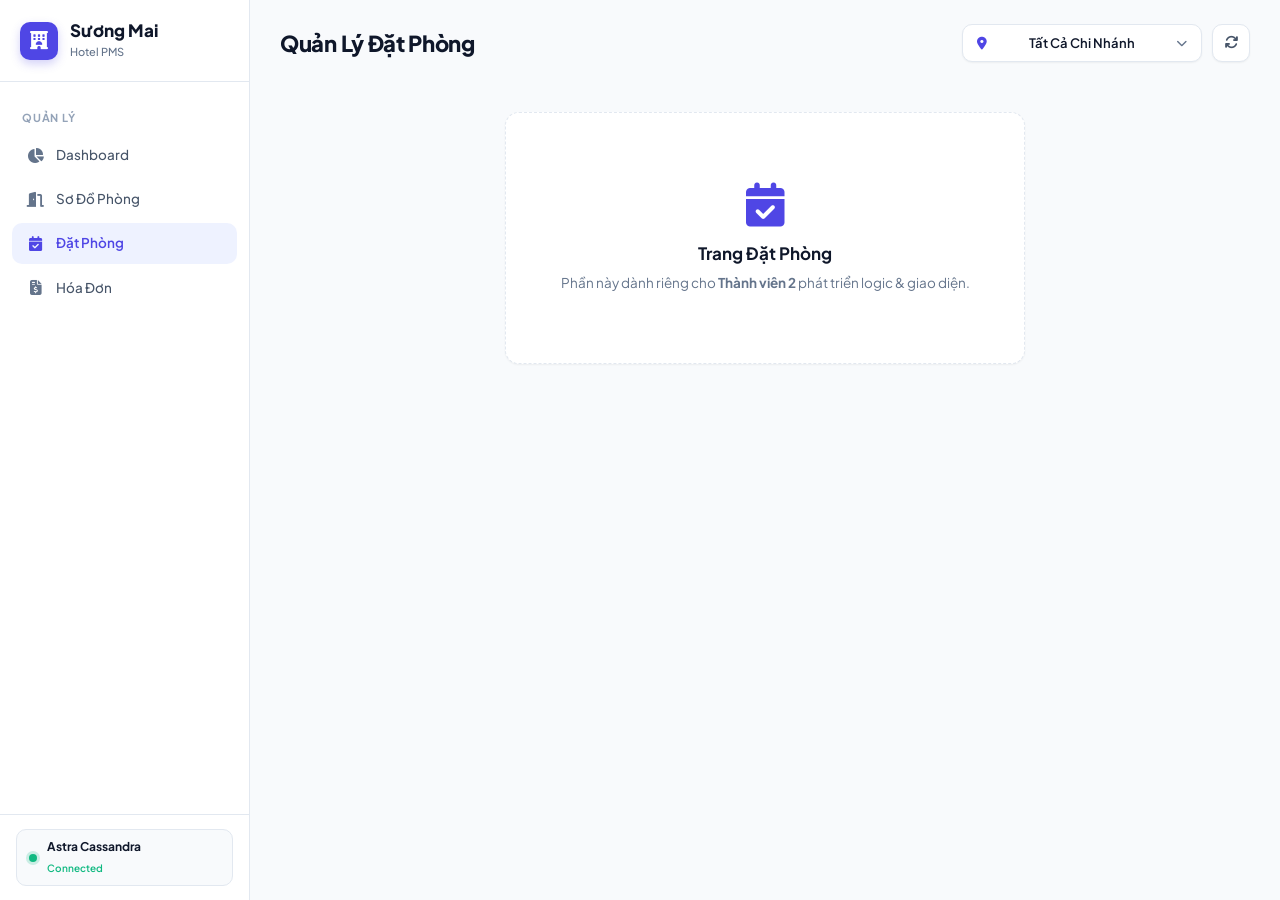
==== src/main/resources/static/bookings.html @ 539b5b05 "feat: Initial commit - Hotel Management System" ====
<!DOCTYPE html>
<html lang="vi">
<head>
    <meta charset="UTF-8">
    <meta name="viewport" content="width=device-width, initial-scale=1.0">
    <title>Sương Mai Hotel | Quản Lý Đặt Phòng</title>
    
    <!-- Google Fonts -->
    <link rel="preconnect" href="https://fonts.googleapis.com">
    <link rel="preconnect" href="https://fonts.gstatic.com" crossorigin>
    <link href="https://fonts.googleapis.com/css2?family=Plus+Jakarta+Sans:wght@400;500;600;700;800&display=swap" rel="stylesheet">
    
    <!-- FontAwesome 6 -->
    <link rel="stylesheet" href="https://cdnjs.cloudflare.com/ajax/libs/font-awesome/6.5.1/css/all.min.css">
    
    <!-- Custom CSS (Light PMS Theme) -->
    <link rel="stylesheet" href="css/style.css?v=4">
</head>
<body>
    <div class="app-layout">
        
        <!-- Sidebar Navigation -->
        <aside class="sidebar">
            <div class="brand-logo">
                <div class="brand-icon">
                    <i class="fa-solid fa-hotel"></i>
                </div>
                <div class="brand-text">
                    <h2>Sương Mai</h2>
                    <span>Hotel PMS</span>
                </div>
            </div>

            <nav class="nav-menu">
                <div class="nav-section-title">QUẢN LÝ</div>
                
                <a href="index.html" class="nav-item">
                    <i class="fa-solid fa-chart-pie"></i>
                    <span>Dashboard</span>
                </a>
                
                <a href="rooms.html" class="nav-item">
                    <i class="fa-solid fa-door-open"></i>
                    <span>Sơ Đồ Phòng</span>
                </a>
                
                <a href="bookings.html" class="nav-item active">
                    <i class="fa-solid fa-calendar-check"></i>
                    <span>Đặt Phòng</span>
                </a>
                
                <a href="invoices.html" class="nav-item">
                    <i class="fa-solid fa-file-invoice-dollar"></i>
                    <span>Hóa Đơn</span>
                </a>

            </nav>

            <div class="sidebar-footer">
                <div class="db-badge">
                    <span class="status-dot online"></span>
                    <div class="db-info">
                        <strong>Astra Cassandra</strong>
                        <span>Connected</span>
                    </div>
                </div>
            </div>
        </aside>

        <!-- Main Content Area -->
        <main class="main-content">
            
            <!-- Top Header Bar with Custom Interactive Dropdown -->
            <header class="top-header">
                <div class="header-left">
                    <h1 id="page-title">Quản Lý Đặt Phòng</h1>
                </div>
                
                <div class="header-right">
                    <!-- Custom Floating Dropdown for Hotel Branch Selector -->
                    <div class="custom-dropdown-container" id="hotelDropdownContainer">
                        <button type="button" class="dropdown-trigger-btn" id="hotelDropdownBtn">
                            <i class="fa-solid fa-location-dot text-indigo"></i>
                            <span id="selectedHotelLabel">Tất Cả Chi Nhánh</span>
                            <i class="fa-solid fa-chevron-down chevron-icon"></i>
                        </button>
                        
                        <div class="custom-dropdown-menu" id="hotelDropdownMenu">
                            <div class="dropdown-menu-header">Chọn Chi Nhánh Khách Sạn</div>
                            <div class="dropdown-list" id="hotelDropdownList">
                                <div class="dropdown-item active" data-value="">
                                    <i class="fa-solid fa-globe"></i>
                                    <span>Tất Cả Chi Nhánh</span>
                                    <i class="fa-solid fa-check check-icon"></i>
                                </div>
                            </div>
                        </div>
                    </div>

                    <!-- Hidden native select for fallback -->
                    <select id="hotelSelector" style="display: none;">
                        <option value="">Tất Cả Chi Nhánh</option>
                    </select>

                    <!-- Quick Refresh Button -->
                    <button id="btnRefresh" class="btn-icon" title="Làm mới dữ liệu">
                        <i class="fa-solid fa-arrows-rotate"></i>
                    </button>
                </div>
            </header>

            <!-- BOOKINGS CONTENT (Dành cho Dev 2) -->
            <section class="tab-pane active" style="display: block;">
                <div class="panel-card empty-feature-card">
                    <i class="fa-solid fa-calendar-check text-muted" style="font-size: 44px; margin-bottom: 14px; color: var(--indigo);"></i>
                    <h3 style="font-size: 17px; color: var(--text-primary); margin-bottom: 6px;">Trang Đặt Phòng</h3>
                    <p class="text-muted" style="font-size: 13.5px;">Phần này dành riêng cho <strong>Thành viên 2</strong> phát triển logic & giao diện.</p>
                </div>
            </section>
        </main>
    </div>

    <!-- Toast Notification Container -->
    <div id="toastContainer" class="toast-container"></div>

    <!-- Scripts -->
    <script src="js/common.js"></script>
    <script src="js/booking.js"></script>
</body>
</html>
---- src/main/resources/static/css/style.css ----
/* ============================================================
   SUONG MAI HOTEL GROUP - PREMIUM LIGHT CLEAN THEME (PMS EDITION)
   Clean, Elegant, Spacious & High Usability
   ============================================================ */

:root {
    --bg-page: #f8fafc;
    --bg-surface: #ffffff;
    --bg-hover: #f1f5f9;
    --bg-subtle: #f8fafc;

    --border-color: #e2e8f0;
    --border-hover: #cbd5e1;
    --border-focus: #4f46e5;

    --text-primary: #0f172a;
    --text-secondary: #475569;
    --text-muted: #64748b;
    --text-light: #94a3b8;

    --indigo: #4f46e5;
    --indigo-light: #eef2ff;
    --indigo-border: #c7d2fe;

    --emerald: #10b981;
    --emerald-light: #ecfdf5;
    --emerald-border: #a7f3d0;

    --rose: #f43f5e;
    --rose-light: #fff1f2;
    --rose-border: #fecdd3;

    --amber: #f59e0b;
    --amber-light: #fffbeb;
    --amber-border: #fde68a;

    --slate: #64748b;
    --slate-light: #f1f5f9;

    --sidebar-width: 250px;
    --radius-lg: 14px;
    --radius-md: 10px;
    --radius-sm: 6px;
    --shadow-sm: 0 1px 2px 0 rgba(0, 0, 0, 0.05);
    --shadow-md: 0 4px 6px -1px rgba(0, 0, 0, 0.05), 0 2px 4px -2px rgba(0, 0, 0, 0.05);
    --shadow-lg: 0 10px 25px -3px rgba(0, 0, 0, 0.08), 0 4px 6px -4px rgba(0, 0, 0, 0.04);
    --shadow-dropdown: 0 12px 30px 0 rgba(0, 0, 0, 0.12), 0 4px 8px 0 rgba(0, 0, 0, 0.06);
    --transition: all 0.2s ease-in-out;
}

* {
    margin: 0;
    padding: 0;
    box-sizing: border-box;
    font-family: 'Plus Jakarta Sans', -apple-system, BlinkMacSystemFont, 'Segoe UI', Roboto, sans-serif;
}

body {
    background-color: var(--bg-page);
    color: var(--text-primary);
    min-height: 100vh;
    font-size: 14px;
    line-height: 1.5;
    -webkit-font-smoothing: antialiased;
}

/* Custom Scrollbar */
::-webkit-scrollbar {
    width: 6px;
    height: 6px;
}
::-webkit-scrollbar-track {
    background: transparent;
}
::-webkit-scrollbar-thumb {
    background: #cbd5e1;
    border-radius: 4px;
}
::-webkit-scrollbar-thumb:hover {
    background: #94a3b8;
}

/* App Layout */
.app-layout {
    display: flex;
    min-height: 100vh;
}

/* ============================================================
   SIDEBAR
   ============================================================ */
.sidebar {
    width: var(--sidebar-width);
    background: var(--bg-surface);
    border-right: 1px solid var(--border-color);
    display: flex;
    flex-direction: column;
    position: fixed;
    top: 0;
    bottom: 0;
    left: 0;
    z-index: 100;
}

.brand-logo {
    padding: 20px;
    display: flex;
    align-items: center;
    gap: 12px;
    border-bottom: 1px solid var(--border-color);
}

.brand-icon {
    width: 38px;
    height: 38px;
    background: var(--indigo);
    border-radius: 10px;
    display: flex;
    align-items: center;
    justify-content: center;
    font-size: 18px;
    color: #fff;
    box-shadow: 0 4px 10px rgba(79, 70, 229, 0.25);
}

.brand-text h2 {
    font-size: 17px;
    font-weight: 800;
    color: var(--text-primary);
    line-height: 1.2;
}

.brand-text span {
    font-size: 11px;
    color: var(--text-muted);
    font-weight: 500;
}

.nav-menu {
    padding: 16px 12px;
    flex: 1;
    display: flex;
    flex-direction: column;
    gap: 4px;
    overflow-y: auto;
}

.nav-section-title {
    font-size: 11px;
    font-weight: 700;
    color: var(--text-light);
    letter-spacing: 0.8px;
    margin: 12px 10px 4px;
    text-transform: uppercase;
}

.nav-item {
    background: transparent;
    border: none;
    outline: none;
    text-decoration: none;
    color: var(--text-secondary);
    padding: 10px 14px;
    border-radius: var(--radius-md);
    cursor: pointer;
    display: flex;
    align-items: center;
    gap: 12px;
    font-size: 13.5px;
    font-weight: 500;
    transition: var(--transition);
    text-align: left;
    width: 100%;
}

.nav-item i {
    font-size: 15px;
    width: 18px;
    text-align: center;
    color: var(--text-muted);
    transition: var(--transition);
}

.nav-item:hover {
    background: var(--bg-hover);
    color: var(--text-primary);
}

.nav-item:hover i {
    color: var(--indigo);
}

.nav-item.active {
    background: var(--indigo-light);
    color: var(--indigo);
    font-weight: 600;
}

.nav-item.active i {
    color: var(--indigo);
}

.sidebar-footer {
    padding: 14px 16px;
    border-top: 1px solid var(--border-color);
}

.db-badge {
    background: var(--bg-subtle);
    border: 1px solid var(--border-color);
    border-radius: var(--radius-md);
    padding: 8px 12px;
    display: flex;
    align-items: center;
    gap: 10px;
}

.status-dot {
    width: 8px;
    height: 8px;
    border-radius: 50%;
}

.status-dot.online {
    background: var(--emerald);
    box-shadow: 0 0 0 3px rgba(16, 185, 129, 0.2);
}

.db-info strong {
    font-size: 12px;
    display: block;
    color: var(--text-primary);
}

.db-info span {
    font-size: 10px;
    color: var(--emerald);
    font-weight: 600;
}

/* ============================================================
   MAIN CONTENT & HEADER
   ============================================================ */
.main-content {
    margin-left: var(--sidebar-width);
    flex: 1;
    padding: 24px 30px;
    min-width: 0;
    max-width: calc(100vw - var(--sidebar-width));
}

.top-header {
    display: flex;
    justify-content: space-between;
    align-items: center;
    margin-bottom: 22px;
    flex-wrap: wrap;
    gap: 16px;
}

.header-left h1 {
    font-size: 22px;
    font-weight: 800;
    color: var(--text-primary);
    letter-spacing: -0.3px;
}

.header-right {
    display: flex;
    align-items: center;
    gap: 10px;
}

/* ============================================================
   CUSTOM FLOATING DROPDOWN (100% PURE LIGHT THEME, NO OS POPUP)
   ============================================================ */
.custom-dropdown-container {
    position: relative;
}

.dropdown-trigger-btn {
    background: var(--bg-surface);
    border: 1px solid var(--border-color);
    border-radius: var(--radius-md);
    padding: 8px 14px;
    color: var(--text-primary);
    font-size: 13px;
    font-weight: 600;
    cursor: pointer;
    display: flex;
    align-items: center;
    gap: 10px;
    box-shadow: var(--shadow-sm);
    transition: var(--transition);
    height: 38px;
    min-width: 240px;
    justify-content: space-between;
}

.dropdown-trigger-btn:hover {
    border-color: var(--border-hover);
    background: var(--bg-hover);
}

.dropdown-trigger-btn.open {
    border-color: var(--indigo);
    box-shadow: 0 0 0 3px rgba(79, 70, 229, 0.12);
}

.chevron-icon {
    font-size: 11px;
    color: var(--text-muted);
    transition: transform 0.2s ease;
}

.dropdown-trigger-btn.open .chevron-icon {
    transform: rotate(180deg);
}

.custom-dropdown-menu {
    position: absolute;
    top: calc(100% + 6px);
    right: 0;
    width: 320px;
    background: #ffffff;
    border: 1px solid var(--border-color);
    border-radius: var(--radius-lg);
    box-shadow: var(--shadow-dropdown);
    z-index: 1000;
    display: none;
    overflow: hidden;
    animation: dropdownFade 0.18s ease-out;
}

.custom-dropdown-menu.show {
    display: block;
}

@keyframes dropdownFade {
    from { opacity: 0; transform: translateY(-6px); }
    to { opacity: 1; transform: translateY(0); }
}

.dropdown-menu-header {
    padding: 10px 14px;
    font-size: 11px;
    font-weight: 700;
    text-transform: uppercase;
    color: var(--text-light);
    letter-spacing: 0.5px;
    border-bottom: 1px solid var(--border-color);
    background: var(--bg-subtle);
}

.dropdown-list {
    max-height: 320px;
    overflow-y: auto;
    padding: 6px;
}

.dropdown-item {
    display: flex;
    align-items: center;
    gap: 10px;
    padding: 9px 12px;
    border-radius: var(--radius-sm);
    font-size: 13px;
    color: var(--text-secondary);
    cursor: pointer;
    transition: var(--transition);
}

.dropdown-item:hover {
    background: var(--bg-hover);
    color: var(--text-primary);
}

.dropdown-item.active {
    background: var(--indigo-light);
    color: var(--indigo);
    font-weight: 600;
}

.dropdown-item i {
    font-size: 13px;
    width: 16px;
    text-align: center;
    color: var(--text-muted);
}

.dropdown-item.active i {
    color: var(--indigo);
}

.check-icon {
    margin-left: auto;
    font-size: 12px;
    display: none;
}

.dropdown-item.active .check-icon {
    display: inline-block;
    color: var(--indigo);
}

.btn-icon {
    width: 38px;
    height: 38px;
    border-radius: var(--radius-md);
    background: var(--bg-surface);
    border: 1px solid var(--border-color);
    color: var(--text-secondary);
    display: flex;
    align-items: center;
    justify-content: center;
    cursor: pointer;
    box-shadow: var(--shadow-sm);
    transition: var(--transition);
}

.btn-icon:hover {
    background: var(--bg-hover);
    color: var(--indigo);
    border-color: var(--border-hover);
}

/* ============================================================
   PANEL CARDS & KPI
   ============================================================ */
.panel-card, .chart-card, .task-card {
    background: var(--bg-surface);
    border: 1px solid var(--border-color);
    border-radius: var(--radius-lg);
    box-shadow: var(--shadow-sm);
    padding: 18px 20px;
    transition: var(--transition);
}

.kpi-grid {
    display: grid;
    grid-template-columns: repeat(4, 1fr);
    gap: 16px;
    margin-bottom: 20px;
}

.kpi-card {
    background: var(--bg-surface);
    border: 1px solid var(--border-color);
    border-radius: var(--radius-lg);
    padding: 16px 18px;
    display: flex;
    align-items: center;
    gap: 14px;
    box-shadow: var(--shadow-sm);
    transition: var(--transition);
}

.kpi-card:hover {
    transform: translateY(-2px);
    box-shadow: var(--shadow-md);
}

.kpi-icon {
    width: 44px;
    height: 44px;
    border-radius: 12px;
    display: flex;
    align-items: center;
    justify-content: center;
    font-size: 18px;
    flex-shrink: 0;
}

.kpi-purple .kpi-icon { background: var(--indigo-light); color: var(--indigo); }
.kpi-rose .kpi-icon { background: var(--rose-light); color: var(--rose); }
.kpi-green .kpi-icon { background: var(--emerald-light); color: var(--emerald); }
.kpi-emerald .kpi-icon { background: #e0f2fe; color: #0284c7; }

.kpi-content {
    min-width: 0;
    flex: 1;
}

.kpi-label {
    font-size: 11.5px;
    font-weight: 600;
    color: var(--text-muted);
    text-transform: uppercase;
    letter-spacing: 0.4px;
    display: block;
}

.kpi-value {
    font-size: 22px;
    font-weight: 800;
    color: var(--text-primary);
    margin: 2px 0 0;
    white-space: nowrap;
    overflow: hidden;
    text-overflow: ellipsis;
}

.kpi-hint {
    font-size: 11px;
    color: var(--text-light);
    display: block;
    margin-top: 1px;
    white-space: nowrap;
}

/* Empty Feature Placeholder Card */
.empty-feature-card {
    text-align: center;
    padding: 70px 20px;
    max-width: 520px;
    margin: 50px auto;
    display: flex;
    flex-direction: column;
    align-items: center;
    justify-content: center;
    background: #ffffff;
    border: 1px dashed var(--border-color);
    border-radius: var(--radius-lg);
}

/* 404 Not Found Card */
.notfound-card {
    text-align: center;
    padding: 60px 30px;
    max-width: 600px;
    margin: 40px auto;
    display: flex;
    flex-direction: column;
    align-items: center;
}

.notfound-icon {
    font-size: 48px;
    margin-bottom: 12px;
}

.notfound-code {
    font-size: 64px;
    font-weight: 900;
    color: var(--rose);
    line-height: 1;
    margin-bottom: 10px;
    letter-spacing: -2px;
}

.notfound-card h2 {
    font-size: 18px;
    font-weight: 700;
    color: var(--text-primary);
    margin-bottom: 8px;
}

.notfound-card p {
    font-size: 13.5px;
    color: var(--text-muted);
    line-height: 1.6;
    max-width: 480px;
}

.text-rose {
    color: var(--rose);
}


/* Charts Grid */
.charts-grid {
    display: grid;
    grid-template-columns: 2fr 1fr;
    gap: 16px;
    margin-bottom: 20px;
}

.card-header {
    display: flex;
    justify-content: space-between;
    align-items: center;
    margin-bottom: 14px;
    padding-bottom: 10px;
    border-bottom: 1px solid var(--border-color);
}

.card-header h3 {
    font-size: 15px;
    font-weight: 700;
    color: var(--text-primary);
    display: flex;
    align-items: center;
    gap: 8px;
}

.text-indigo {
    color: var(--indigo);
}

.chart-container {
    position: relative;
    height: 240px;
    width: 100%;
}

.chart-doughnut {
    display: flex;
    align-items: center;
    justify-content: center;
}

/* ============================================================
   ROOM GRID VIEW (PMS REDESIGN & FILTER BAR)
   ============================================================ */
.status-chips-bar {
    display: flex;
    align-items: center;
    gap: 10px;
    margin-bottom: 16px;
    flex-wrap: wrap;
    background: #ffffff;
    padding: 12px 16px;
    border-radius: var(--radius-lg);
    border: 1px solid var(--border-color);
    box-shadow: var(--shadow-sm);
}

.status-chip {
    background: var(--bg-subtle);
    border: 1px solid var(--border-color);
    border-radius: 20px;
    padding: 6px 14px;
    font-size: 13px;
    font-weight: 600;
    color: var(--text-secondary);
    cursor: pointer;
    display: inline-flex;
    align-items: center;
    gap: 8px;
    transition: var(--transition);
}

.status-chip:hover {
    background: var(--bg-hover);
    color: var(--text-primary);
    border-color: var(--border-hover);
}

.status-chip.active {
    background: var(--indigo);
    color: #ffffff;
    border-color: var(--indigo);
}

.status-chip.active .chip-count {
    background: rgba(255, 255, 255, 0.25);
    color: #ffffff;
}

.chip-dot {
    width: 9px;
    height: 9px;
    border-radius: 50%;
}

.dot-all { background: var(--indigo); }
.dot-available { background: var(--emerald); }
.dot-occupied { background: var(--rose); }
.dot-booked { background: var(--amber); }
.dot-maintenance { background: var(--slate); }

.chip-count {
    font-size: 11.5px;
    padding: 2px 7px;
    border-radius: 10px;
    background: #e2e8f0;
    color: var(--text-muted);
}

/* PMS Filter Bar */
.pms-filter-bar {
    display: flex;
    justify-content: space-between;
    align-items: center;
    gap: 16px;
    margin-bottom: 22px;
    background: #ffffff;
    padding: 12px 16px;
    border-radius: var(--radius-lg);
    border: 1px solid var(--border-color);
    box-shadow: var(--shadow-sm);
    flex-wrap: wrap;
}

.filter-left {
    display: flex;
    align-items: center;
    gap: 12px;
    flex: 1;
    min-width: 280px;
}

.search-box {
    position: relative;
    flex: 1;
    max-width: 340px;
}

.search-box i {
    position: absolute;
    left: 12px;
    top: 50%;
    transform: translateY(-50%);
    color: var(--text-light);
    font-size: 13px;
}

.search-box input {
    width: 100%;
    height: 38px;
    padding: 8px 12px 8px 34px;
    border: 1px solid var(--border-color);
    border-radius: var(--radius-md);
    background: var(--bg-subtle);
    font-size: 13px;
    color: var(--text-primary);
    outline: none;
    transition: var(--transition);
}

.search-box input:focus {
    background: #ffffff;
    border-color: var(--indigo);
    box-shadow: 0 0 0 3px rgba(79, 70, 229, 0.1);
}

.select-control {
    height: 38px;
    padding: 0 12px;
    border: 1px solid var(--border-color);
    border-radius: var(--radius-md);
    background: var(--bg-subtle);
    font-size: 13px;
    color: var(--text-primary);
    outline: none;
    cursor: pointer;
    transition: var(--transition);
}

.select-control:focus {
    background: #ffffff;
    border-color: var(--indigo);
}

.filter-right {
    display: flex;
    align-items: center;
    gap: 12px;
}

.view-toggle {
    display: flex;
    background: var(--bg-subtle);
    border: 1px solid var(--border-color);
    border-radius: var(--radius-md);
    padding: 2px;
}

.view-toggle .btn-toggle {
    background: transparent;
    border: none;
    padding: 6px 10px;
    border-radius: var(--radius-sm);
    color: var(--text-muted);
    cursor: pointer;
    font-size: 14px;
    display: flex;
    align-items: center;
    justify-content: center;
    transition: var(--transition);
}

.view-toggle .btn-toggle.active {
    background: #ffffff;
    color: var(--indigo);
    box-shadow: var(--shadow-sm);
}

/* Hotel Group Section in Room Grid */
.hotel-room-group {
    margin-bottom: 32px;
}

.hotel-group-header {
    display: flex;
    align-items: center;
    justify-content: space-between;
    margin-bottom: 16px;
    padding: 12px 18px;
    background: #f8fafc;
    border: 1px solid var(--border-color);
    border-radius: var(--radius-lg);
}

.hotel-group-title {
    font-size: 15.5px;
    font-weight: 800;
    color: var(--text-primary);
    display: flex;
    align-items: center;
    gap: 10px;
}

.hotel-group-title i {
    font-size: 16px;
}

.hotel-group-badge {
    font-size: 12px;
    font-weight: 700;
    color: var(--indigo);
    background: #ffffff;
    border: 1px solid var(--border-color);
    padding: 3px 12px;
    border-radius: 20px;
    box-shadow: var(--shadow-sm);
}

/* Room Cards Grid (PMS Clean Style) */
.room-grid, .pms-grid-wrapper {
    display: grid;
    grid-template-columns: repeat(auto-fill, minmax(260px, 1fr));
    gap: 16px;
}

.room-card {
    background: #ffffff;
    border: 1px solid var(--border-color);
    border-radius: var(--radius-lg);
    padding: 16px;
    display: flex;
    flex-direction: column;
    gap: 10px;
    box-shadow: 0 1px 3px rgba(0, 0, 0, 0.03);
    transition: var(--transition);
    position: relative;
    border-left: 4px solid var(--emerald);
}

.room-card:hover {
    transform: translateY(-2px);
    box-shadow: 0 8px 16px -4px rgba(0, 0, 0, 0.08);
    border-color: var(--border-hover);
}

.room-card.room-available { border-left-color: var(--emerald); }
.room-card.room-occupied { border-left-color: var(--rose); }
.room-card.room-booked { border-left-color: var(--amber); }
.room-card.room-maintenance { border-left-color: var(--slate); }

.room-card-header {
    display: flex;
    justify-content: space-between;
    align-items: center;
}

.room-card-number-wrapper {
    display: flex;
    align-items: baseline;
    gap: 8px;
}

.room-card-number {
    font-size: 19px;
    font-weight: 800;
    color: var(--text-primary);
    letter-spacing: -0.3px;
}

.room-card-floor-tag {
    font-size: 11px;
    font-weight: 600;
    color: var(--text-muted);
    background: var(--bg-subtle);
    padding: 2px 7px;
    border-radius: 6px;
}

.room-card-badge {
    font-size: 11.5px;
    font-weight: 700;
    padding: 3px 10px;
    border-radius: 20px;
}

.badge-available {
    background: var(--emerald-light);
    color: var(--emerald);
    border: 1px solid var(--emerald-border);
}

.badge-occupied {
    background: var(--rose-light);
    color: var(--rose);
    border: 1px solid var(--rose-border);
}

.badge-booked {
    background: var(--amber-light);
    color: var(--amber);
    border: 1px solid var(--amber-border);
}

.badge-maintenance {
    background: var(--slate-light);
    color: var(--slate);
    border: 1px solid var(--border-color);
}

.room-card-body {
    display: flex;
    flex-direction: column;
    gap: 3px;
}

.room-card-type {
    font-size: 13.5px;
    font-weight: 600;
    color: var(--text-secondary);
    white-space: nowrap;
    overflow: hidden;
    text-overflow: ellipsis;
}

.room-card-price-row {
    display: flex;
    align-items: baseline;
    gap: 4px;
}

.room-card-price {
    font-size: 15px;
    font-weight: 800;
    color: var(--indigo);
}

.room-card-unit {
    font-size: 11.5px;
    font-weight: 500;
    color: var(--text-light);
}

.room-card-footer {
    display: flex;
    justify-content: space-between;
    align-items: center;
    gap: 8px;
    margin-top: 2px;
    padding-top: 10px;
    border-top: 1px solid var(--border-color);
}

.room-card-actions {
    display: flex;
    gap: 6px;
    flex: 1;
}

.btn-card-action {
    flex: 1;
    height: 32px;
    font-size: 12px;
    font-weight: 600;
    border-radius: var(--radius-sm);
    border: none;
    cursor: pointer;
    display: inline-flex;
    align-items: center;
    justify-content: center;
    gap: 6px;
    transition: var(--transition);
}

.btn-card-available {
    background: var(--emerald-light);
    color: var(--emerald);
    border: 1px solid var(--emerald-border);
}
.btn-card-available:hover {
    background: var(--emerald);
    color: #ffffff;
}

.btn-card-occupied {
    background: var(--rose-light);
    color: var(--rose);
    border: 1px solid var(--rose-border);
}
.btn-card-occupied:hover {
    background: var(--rose);
    color: #ffffff;
}

.btn-card-booked {
    background: var(--amber-light);
    color: var(--amber);
    border: 1px solid var(--amber-border);
}
.btn-card-booked:hover {
    background: var(--amber);
    color: #ffffff;
}

.btn-card-maintenance {
    background: var(--slate-light);
    color: var(--slate);
    border: 1px solid var(--border-color);
}
.btn-card-maintenance:hover {
    background: var(--slate);
    color: #ffffff;
}

.room-card-more {
    display: flex;
    gap: 5px;
}

.btn-card-icon {
    width: 32px;
    height: 32px;
    background: var(--bg-subtle);
    border: 1px solid var(--border-color);
    border-radius: var(--radius-sm);
    color: var(--text-muted);
    cursor: pointer;
    display: flex;
    align-items: center;
    justify-content: center;
    font-size: 12px;
    transition: var(--transition);
}

.btn-card-icon:hover {
    background: var(--bg-hover);
    color: var(--indigo);
    border-color: var(--indigo-border);
}

.btn-card-icon.text-rose:hover {
    background: var(--rose-light);
    color: var(--rose);
    border-color: var(--rose-border);
}

/* Table styles */
.table-card {
    background: #ffffff;
    border: 1px solid var(--border-color);
    border-radius: var(--radius-lg);
    box-shadow: var(--shadow-sm);
    overflow: hidden;
}

.data-table {
    width: 100%;
    border-collapse: collapse;
    font-size: 13.5px;
    text-align: left;
}

.data-table th {
    padding: 12px 16px;
    font-weight: 700;
    color: var(--text-muted);
    background: var(--bg-subtle);
    border-bottom: 1px solid var(--border-color);
    font-size: 12px;
    text-transform: uppercase;
    letter-spacing: 0.3px;
}

.data-table td {
    padding: 14px 16px;
    color: var(--text-primary);
    border-bottom: 1px solid var(--border-color);
    vertical-align: middle;
}

.data-table tbody tr:hover {
    background: var(--bg-hover);
}

/* ============================================================
   TABLES & COMMON
   ============================================================ */
.table-responsive {
    overflow-x: auto;
}

.custom-table {
    width: 100%;
    border-collapse: collapse;
    font-size: 13px;
    text-align: left;
}

.custom-table th {
    padding: 10px 14px;
    font-weight: 600;
    color: var(--text-muted);
    background: var(--bg-subtle);
    border-bottom: 1px solid var(--border-color);
    font-size: 11.5px;
    text-transform: uppercase;
    letter-spacing: 0.4px;
}

.custom-table td {
    padding: 12px 14px;
    color: var(--text-primary);
    border-bottom: 1px solid var(--border-color);
    vertical-align: middle;
}

.custom-table tbody tr {
    transition: var(--transition);
}

.custom-table tbody tr:hover {
    background: var(--bg-hover);
}

.status-tag {
    display: inline-flex;
    align-items: center;
    gap: 5px;
    padding: 3px 8px;
    border-radius: 20px;
    font-size: 11px;
    font-weight: 700;
    text-transform: uppercase;
}

.status-tag.available { background: var(--emerald-light); color: var(--emerald); border: 1px solid var(--emerald-border); }
.status-tag.occupied { background: var(--rose-light); color: var(--rose); border: 1px solid var(--rose-border); }
.status-tag.booked { background: var(--amber-light); color: var(--amber); border: 1px solid var(--amber-border); }
.status-tag.maintenance { background: var(--slate-light); color: var(--slate); border: 1px solid var(--border-color); }
.status-tag.paid { background: var(--emerald-light); color: var(--emerald); border: 1px solid var(--emerald-border); }
.status-tag.unpaid { background: var(--rose-light); color: var(--rose); border: 1px solid var(--rose-border); }

/* Form inputs */
.custom-select-sm, .form-control {
    background: var(--bg-surface);
    border: 1px solid var(--border-color);
    border-radius: var(--radius-md);
    padding: 6px 12px;
    font-size: 13px;
    color: var(--text-primary);
    outline: none;
    height: 34px;
}

.form-row {
    display: grid;
    grid-template-columns: 1fr 1fr;
    gap: 14px;
    margin-bottom: 12px;
}

.form-group {
    display: flex;
    flex-direction: column;
    gap: 4px;
    margin-bottom: 12px;
}

.form-group label {
    font-size: 12px;
    font-weight: 600;
    color: var(--text-secondary);
}

.btn {
    padding: 8px 14px;
    border-radius: var(--radius-md);
    border: none;
    outline: none;
    font-size: 13px;
    font-weight: 600;
    cursor: pointer;
    display: inline-flex;
    align-items: center;
    justify-content: center;
    gap: 6px;
    height: 38px;
    transition: var(--transition);
}

.btn-primary {
    background: linear-gradient(135deg, #4f46e5 0%, #4338ca 100%);
    color: #ffffff;
    box-shadow: 0 2px 5px rgba(79, 70, 229, 0.25);
}

.btn-primary:hover {
    background: linear-gradient(135deg, #4338ca 0%, #3730a3 100%);
    box-shadow: 0 4px 12px rgba(79, 70, 229, 0.35);
    transform: translateY(-1px);
}

.btn-secondary {
    background: #ffffff;
    color: var(--text-primary);
    border: 1px solid var(--border-color);
}

.btn-secondary:hover {
    background: var(--bg-hover);
    border-color: var(--border-hover);
}

.btn-danger {
    background: linear-gradient(135deg, #f43f5e 0%, #e11d48 100%);
    color: #ffffff;
    box-shadow: 0 2px 5px rgba(244, 63, 94, 0.25);
}

.btn-danger:hover {
    background: linear-gradient(135deg, #e11d48 0%, #be123c 100%);
    box-shadow: 0 4px 12px rgba(244, 63, 94, 0.35);
    transform: translateY(-1px);
}

.btn-outline {
    background: #ffffff;
    color: var(--indigo);
    border: 1px solid var(--indigo-border);
}

.btn-outline:hover {
    background: var(--indigo-light);
    border-color: var(--indigo);
}

.btn-sm {
    padding: 4px 10px;
    font-size: 12px;
    height: 30px;
}

/* Modals */
.modal-backdrop {
    position: fixed;
    top: 0;
    left: 0;
    right: 0;
    bottom: 0;
    background: rgba(15, 23, 42, 0.5);
    backdrop-filter: blur(4px);
    display: none;
    align-items: center;
    justify-content: center;
    z-index: 1000;
    padding: 20px;
}

.modal-backdrop.open {
    display: flex;
}

.modal-dialog {
    background: #fff;
    border-radius: var(--radius-lg);
    box-shadow: var(--shadow-lg);
    width: 100%;
    max-width: 560px;
    max-height: 90vh;
    overflow-y: auto;
    padding: 20px 24px;
}

.modal-header {
    display: flex;
    justify-content: space-between;
    align-items: center;
    padding-bottom: 12px;
    border-bottom: 1px solid var(--border-color);
    margin-bottom: 16px;
}

.modal-header h3 {
    font-size: 16px;
    font-weight: 700;
    color: var(--text-primary);
    display: flex;
    align-items: center;
    gap: 8px;
}

.btn-close {
    background: transparent;
    border: none;
    color: var(--text-muted);
    font-size: 22px;
    cursor: pointer;
}

.modal-footer {
    display: flex;
    justify-content: flex-end;
    gap: 10px;
    padding-top: 14px;
    border-top: 1px solid var(--border-color);
    margin-top: 16px;
}

/* Tasks Tab */
.tasks-grid {
    display: grid;
    grid-template-columns: repeat(auto-fit, minmax(280px, 1fr));
    gap: 16px;
}

.task-card {
    display: flex;
    flex-direction: column;
    gap: 12px;
}

.border-top-purple { border-top: 3px solid var(--indigo); }
.border-top-cyan { border-top: 3px solid #0284c7; }
.border-top-green { border-top: 3px solid var(--emerald); }

.task-badge {
    align-self: flex-start;
    padding: 3px 10px;
    border-radius: 20px;
    font-size: 11px;
    font-weight: 700;
}

.badge-tv1 { background: var(--indigo-light); color: var(--indigo); }
.badge-tv2 { background: #e0f2fe; color: #0284c7; }
.badge-tv3 { background: var(--emerald-light); color: var(--emerald); }

.task-card h3 {
    font-size: 14.5px;
    font-weight: 700;
    color: var(--text-primary);
}

.task-table-tag {
    font-size: 11.5px;
    color: var(--text-muted);
    background: var(--bg-subtle);
    padding: 5px 8px;
    border-radius: var(--radius-sm);
}

.task-table-tag code {
    color: var(--indigo);
    font-weight: 600;
}

.task-checklist {
    list-style: none;
    display: flex;
    flex-direction: column;
    gap: 8px;
    font-size: 12.5px;
    color: var(--text-secondary);
}

.task-checklist li {
    display: flex;
    align-items: flex-start;
    gap: 8px;
}

.task-checklist i {
    margin-top: 2px;
}

.status-pill {
    margin-top: auto;
    padding: 6px 10px;
    border-radius: var(--radius-md);
    font-size: 11.5px;
    font-weight: 600;
    text-align: center;
}

.status-pill.done {
    background: var(--emerald-light);
    color: var(--emerald);
    border: 1px solid var(--emerald-border);
}

.status-pill.template {
    background: var(--indigo-light);
    color: var(--indigo);
    border: 1px solid var(--indigo-border);
}

/* Luxury Floating Toast Notifications */
.toast-container {
    position: fixed;
    top: 24px;
    right: 24px;
    z-index: 99999;
    display: flex;
    flex-direction: column;
    gap: 10px;
    pointer-events: none;
}

.toast, .toast-msg {
    pointer-events: auto;
    background: #ffffff;
    border: 1px solid rgba(226, 232, 240, 0.9);
    border-radius: 12px;
    padding: 12px 18px;
    color: #0f172a;
    font-size: 13.5px;
    font-weight: 600;
    display: inline-flex;
    align-items: center;
    gap: 12px;
    box-shadow: 0 10px 25px -5px rgba(0, 0, 0, 0.1), 0 8px 10px -6px rgba(0, 0, 0, 0.05);
    min-width: 280px;
    max-width: 420px;
    animation: toastSlideIn 0.3s cubic-bezier(0.16, 1, 0.3, 1);
    backdrop-filter: blur(8px);
}

.toast i, .toast-msg i {
    font-size: 18px;
    flex-shrink: 0;
}

.toast.success, .toast-msg.success {
    border-left: 4px solid #10b981;
    background: #ffffff;
}
.toast.success i, .toast-msg.success i {
    color: #10b981;
}

.toast.error, .toast-msg.error {
    border-left: 4px solid #ef4444;
    background: #ffffff;
}
.toast.error i, .toast-msg.error i {
    color: #ef4444;
}

.toast.warning, .toast-msg.warning {
    border-left: 4px solid #f59e0b;
    background: #ffffff;
}
.toast.warning i, .toast-msg.warning i {
    color: #f59e0b;
}

.toast.info, .toast-msg.info {
    border-left: 4px solid #4f46e5;
    background: #ffffff;
}
.toast.info i, .toast-msg.info i {
    color: #4f46e5;
}

.toast-content {
    flex: 1;
    line-height: 1.4;
}

@keyframes toastSlideIn {
    from {
        transform: translateX(40px) scale(0.95);
        opacity: 0;
    }
    to {
        transform: translateX(0) scale(1);
        opacity: 1;
    }
}

.tab-pane { display: none; }
.tab-pane.active { display: block; }
.mt-4 { margin-top: 16px; }
.mb-4 { margin-bottom: 16px; }
.text-center { text-align: center; }
.text-green { color: var(--emerald); }
.text-muted { color: var(--text-muted); }

/* Responsive */
@media (max-width: 1200px) {
    .kpi-grid { grid-template-columns: repeat(2, 1fr); }
    .charts-grid { grid-template-columns: 1fr; }
}

@media (max-width: 768px) {
    .sidebar { transform: translateX(-100%); }
    .main-content { margin-left: 0; max-width: 100vw; padding: 14px; }
    .kpi-grid { grid-template-columns: 1fr; }
    .form-row { grid-template-columns: 1fr; }
    .chips-actions-right { margin-left: 0; width: 100%; justify-content: space-between; }
}
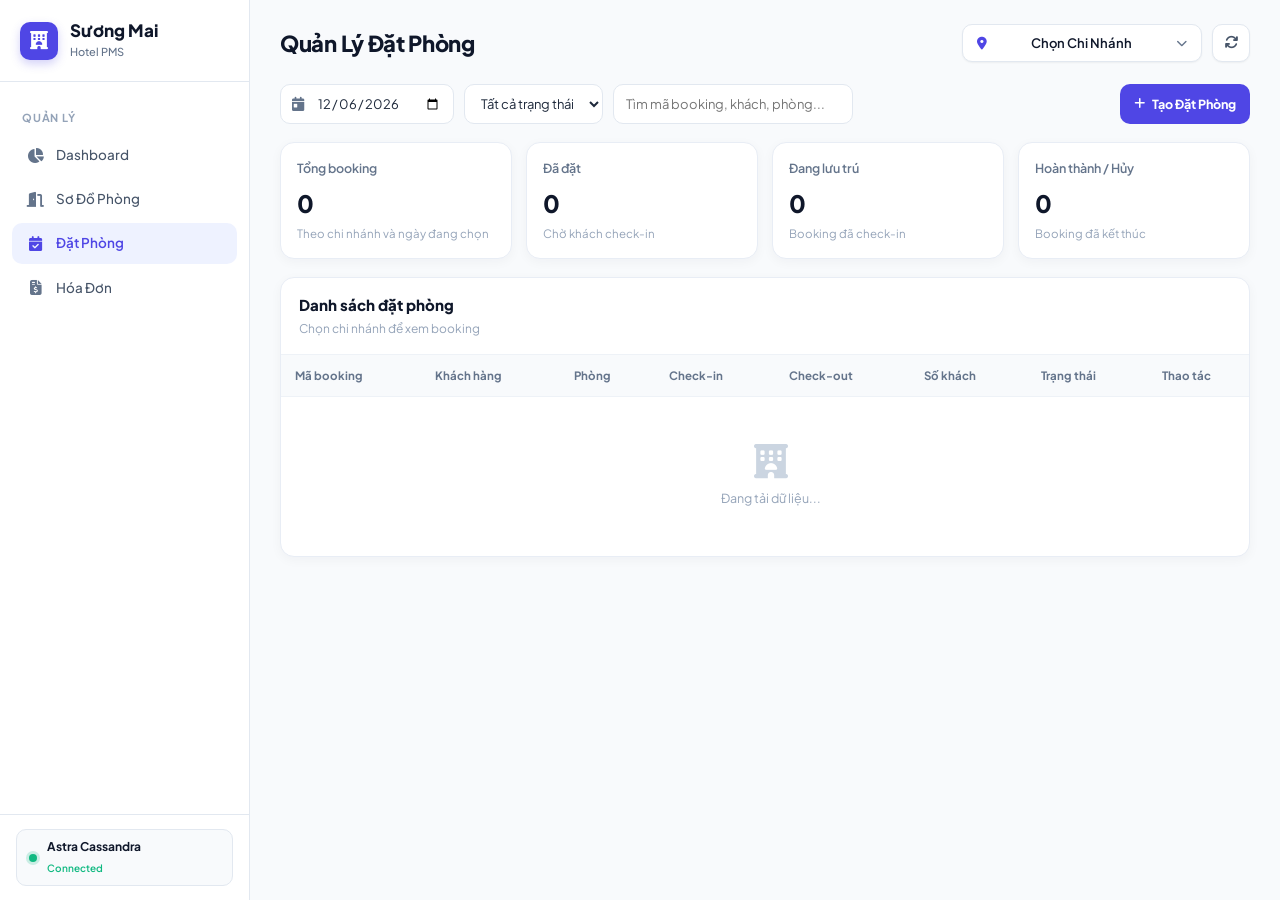
==== commit faee7ed6: "feat: complete booking check-in and check-out module" ====
--- a/src/main/resources/static/bookings.html
+++ b/src/main/resources/static/bookings.html
@@ -4,127 +4,786 @@
     <meta charset="UTF-8">
     <meta name="viewport" content="width=device-width, initial-scale=1.0">
     <title>Sương Mai Hotel | Quản Lý Đặt Phòng</title>
-    
+
     <!-- Google Fonts -->
     <link rel="preconnect" href="https://fonts.googleapis.com">
     <link rel="preconnect" href="https://fonts.gstatic.com" crossorigin>
     <link href="https://fonts.googleapis.com/css2?family=Plus+Jakarta+Sans:wght@400;500;600;700;800&display=swap" rel="stylesheet">
-    
+
     <!-- FontAwesome 6 -->
     <link rel="stylesheet" href="https://cdnjs.cloudflare.com/ajax/libs/font-awesome/6.5.1/css/all.min.css">
-    
-    <!-- Custom CSS (Light PMS Theme) -->
+
+    <!-- CSS chung -->
     <link rel="stylesheet" href="css/style.css?v=4">
+
+    <!-- CSS riêng trang Booking -->
+    <style>
+        .booking-page {
+            padding-bottom: 32px;
+        }
+
+        .booking-toolbar {
+            display: flex;
+            justify-content: space-between;
+            align-items: center;
+            gap: 16px;
+            margin-bottom: 18px;
+            flex-wrap: wrap;
+        }
+
+        .booking-toolbar-left,
+        .booking-toolbar-right {
+            display: flex;
+            align-items: center;
+            gap: 10px;
+            flex-wrap: wrap;
+        }
+
+        .booking-control {
+            height: 40px;
+            border: 1px solid #e2e8f0;
+            border-radius: 10px;
+            padding: 0 12px;
+            background: #fff;
+            color: #1e293b;
+            font-family: inherit;
+            font-size: 13px;
+            outline: none;
+        }
+
+        .booking-control:focus {
+            border-color: #6366f1;
+            box-shadow: 0 0 0 3px rgba(99, 102, 241, .10);
+        }
+
+        .booking-search {
+            min-width: 240px;
+        }
+
+        .booking-date-wrap {
+            position: relative;
+            display: flex;
+            align-items: center;
+        }
+
+        .booking-date-wrap i {
+            position: absolute;
+            left: 12px;
+            color: #64748b;
+            pointer-events: none;
+        }
+
+        .booking-date-wrap input {
+            padding-left: 36px;
+        }
+
+        .booking-summary-grid {
+            display: grid;
+            grid-template-columns: repeat(4, minmax(0, 1fr));
+            gap: 14px;
+            margin-bottom: 18px;
+        }
+
+        .booking-summary-card {
+            background: #fff;
+            border: 1px solid #e8edf5;
+            border-radius: 14px;
+            padding: 16px;
+            box-shadow: 0 3px 12px rgba(15, 23, 42, .04);
+        }
+
+        .booking-summary-card .label {
+            color: #64748b;
+            font-size: 12.5px;
+            margin-bottom: 7px;
+            font-weight: 600;
+        }
+
+        .booking-summary-card .value {
+            color: #0f172a;
+            font-size: 24px;
+            font-weight: 800;
+        }
+
+        .booking-summary-card .sub {
+            color: #94a3b8;
+            font-size: 11.5px;
+            margin-top: 4px;
+        }
+
+        .booking-table-card {
+            background: #fff;
+            border: 1px solid #e8edf5;
+            border-radius: 14px;
+            overflow: hidden;
+            box-shadow: 0 3px 12px rgba(15, 23, 42, .04);
+        }
+
+        .booking-table-header {
+            padding: 16px 18px;
+            display: flex;
+            align-items: center;
+            justify-content: space-between;
+            gap: 12px;
+            border-bottom: 1px solid #eef2f7;
+        }
+
+        .booking-table-title {
+            font-size: 15px;
+            font-weight: 800;
+            color: #0f172a;
+        }
+
+        .booking-table-subtitle {
+            font-size: 12px;
+            color: #94a3b8;
+            margin-top: 3px;
+        }
+
+        .booking-table-scroll {
+            overflow-x: auto;
+        }
+
+        .booking-table {
+            width: 100%;
+            border-collapse: collapse;
+            min-width: 980px;
+        }
+
+        .booking-table th {
+            text-align: left;
+            padding: 12px 14px;
+            font-size: 11.5px;
+            color: #64748b;
+            font-weight: 700;
+            background: #f8fafc;
+            border-bottom: 1px solid #eef2f7;
+            white-space: nowrap;
+        }
+
+        .booking-table td {
+            padding: 14px;
+            border-bottom: 1px solid #f1f5f9;
+            color: #334155;
+            font-size: 12.5px;
+            vertical-align: middle;
+        }
+
+        .booking-table tr:last-child td {
+            border-bottom: none;
+        }
+
+        .booking-id {
+            font-weight: 800;
+            color: #4f46e5;
+            font-size: 12px;
+        }
+
+        .guest-name {
+            font-weight: 700;
+            color: #0f172a;
+        }
+
+        .muted-line {
+            color: #94a3b8;
+            font-size: 11px;
+            margin-top: 2px;
+        }
+
+        .booking-status {
+            display: inline-flex;
+            align-items: center;
+            gap: 6px;
+            padding: 5px 9px;
+            border-radius: 999px;
+            font-size: 11px;
+            font-weight: 800;
+            white-space: nowrap;
+        }
+
+        .status-confirmed {
+            color: #a16207;
+            background: #fef9c3;
+        }
+
+        .status-checked_in {
+            color: #1d4ed8;
+            background: #dbeafe;
+        }
+
+        .status-completed {
+            color: #047857;
+            background: #d1fae5;
+        }
+
+        .status-cancelled {
+            color: #be123c;
+            background: #ffe4e6;
+        }
+
+        .booking-actions {
+            display: flex;
+            gap: 6px;
+            flex-wrap: wrap;
+        }
+
+        .booking-action-btn {
+            border: 0;
+            border-radius: 8px;
+            padding: 7px 9px;
+            font-family: inherit;
+            font-size: 11px;
+            font-weight: 700;
+            cursor: pointer;
+            transition: .18s ease;
+        }
+
+        .booking-action-btn:hover {
+            transform: translateY(-1px);
+        }
+
+        .btn-checkin {
+            background: #eef2ff;
+            color: #4338ca;
+        }
+
+        .btn-checkout {
+            background: #ecfdf5;
+            color: #047857;
+        }
+
+        .btn-cancel-booking {
+            background: #fff1f2;
+            color: #be123c;
+        }
+
+        .booking-empty {
+            text-align: center;
+            padding: 48px 20px !important;
+            color: #94a3b8 !important;
+        }
+
+        .booking-empty i {
+            display: block;
+            font-size: 34px;
+            margin-bottom: 10px;
+            color: #cbd5e1;
+        }
+
+        .booking-modal {
+            position: fixed;
+            inset: 0;
+            background: rgba(15, 23, 42, .45);
+            backdrop-filter: blur(2px);
+            display: none;
+            align-items: center;
+            justify-content: center;
+            padding: 20px;
+            z-index: 9999;
+        }
+
+        .booking-modal.show {
+            display: flex;
+        }
+
+        .booking-modal-card {
+            width: min(720px, 100%);
+            max-height: 90vh;
+            overflow-y: auto;
+            background: #fff;
+            border-radius: 16px;
+            box-shadow: 0 22px 60px rgba(15, 23, 42, .22);
+        }
+
+        .booking-modal-header {
+            display: flex;
+            align-items: center;
+            justify-content: space-between;
+            gap: 12px;
+            padding: 18px 20px;
+            border-bottom: 1px solid #eef2f7;
+        }
+
+        .booking-modal-title {
+            font-size: 16px;
+            font-weight: 800;
+            color: #0f172a;
+        }
+
+        .booking-modal-close {
+            width: 34px;
+            height: 34px;
+            border: 0;
+            border-radius: 9px;
+            background: #f8fafc;
+            color: #64748b;
+            cursor: pointer;
+        }
+
+        .booking-modal-body {
+            padding: 20px;
+        }
+
+        .booking-form-grid {
+            display: grid;
+            grid-template-columns: repeat(2, minmax(0, 1fr));
+            gap: 14px;
+        }
+
+        .booking-form-group {
+            display: flex;
+            flex-direction: column;
+            gap: 6px;
+        }
+
+        .booking-form-group.full {
+            grid-column: 1 / -1;
+        }
+
+        .booking-form-group label {
+            font-size: 12px;
+            font-weight: 700;
+            color: #475569;
+        }
+
+        .booking-form-group input,
+        .booking-form-group select,
+        .booking-form-group textarea {
+            width: 100%;
+            border: 1px solid #e2e8f0;
+            border-radius: 10px;
+            padding: 10px 12px;
+            font-family: inherit;
+            font-size: 13px;
+            outline: none;
+            color: #0f172a;
+            box-sizing: border-box;
+        }
+
+        .booking-form-group input:focus,
+        .booking-form-group select:focus,
+        .booking-form-group textarea:focus {
+            border-color: #6366f1;
+            box-shadow: 0 0 0 3px rgba(99, 102, 241, .10);
+        }
+
+        .room-preview {
+            margin-top: 4px;
+            padding: 12px;
+            border: 1px dashed #cbd5e1;
+            background: #f8fafc;
+            border-radius: 10px;
+            font-size: 12px;
+            color: #64748b;
+            display: none;
+        }
+
+        .room-preview.show {
+            display: block;
+        }
+
+        .room-preview strong {
+            color: #0f172a;
+        }
+
+        .booking-modal-footer {
+            padding: 15px 20px;
+            border-top: 1px solid #eef2f7;
+            display: flex;
+            justify-content: flex-end;
+            gap: 9px;
+        }
+
+        .booking-btn {
+            border: 0;
+            border-radius: 10px;
+            padding: 10px 14px;
+            font-family: inherit;
+            font-size: 12.5px;
+            font-weight: 750;
+            cursor: pointer;
+        }
+
+        .booking-btn-secondary {
+            background: #f1f5f9;
+            color: #475569;
+        }
+
+        .booking-btn-primary {
+            background: #4f46e5;
+            color: #fff;
+        }
+
+        .booking-btn-primary:disabled {
+            opacity: .55;
+            cursor: not-allowed;
+        }
+
+        .booking-primary-action {
+            border: none;
+            border-radius: 10px;
+            height: 40px;
+            padding: 0 14px;
+            background: #4f46e5;
+            color: #fff;
+            font-family: inherit;
+            font-size: 12.5px;
+            font-weight: 750;
+            cursor: pointer;
+            display: inline-flex;
+            align-items: center;
+            gap: 7px;
+        }
+
+        @media (max-width: 1100px) {
+            .booking-summary-grid {
+                grid-template-columns: repeat(2, minmax(0, 1fr));
+            }
+        }
+
+        @media (max-width: 700px) {
+            .booking-summary-grid,
+            .booking-form-grid {
+                grid-template-columns: 1fr;
+            }
+
+            .booking-form-group.full {
+                grid-column: auto;
+            }
+
+            .booking-search {
+                min-width: 180px;
+                width: 100%;
+            }
+        }
+    </style>
 </head>
+
 <body>
-    <div class="app-layout">
-        
-        <!-- Sidebar Navigation -->
-        <aside class="sidebar">
-            <div class="brand-logo">
-                <div class="brand-icon">
-                    <i class="fa-solid fa-hotel"></i>
-                </div>
-                <div class="brand-text">
-                    <h2>Sương Mai</h2>
-                    <span>Hotel PMS</span>
-                </div>
-            </div>
-
-            <nav class="nav-menu">
-                <div class="nav-section-title">QUẢN LÝ</div>
-                
-                <a href="index.html" class="nav-item">
-                    <i class="fa-solid fa-chart-pie"></i>
-                    <span>Dashboard</span>
-                </a>
-                
-                <a href="rooms.html" class="nav-item">
-                    <i class="fa-solid fa-door-open"></i>
-                    <span>Sơ Đồ Phòng</span>
-                </a>
-                
-                <a href="bookings.html" class="nav-item active">
-                    <i class="fa-solid fa-calendar-check"></i>
-                    <span>Đặt Phòng</span>
-                </a>
-                
-                <a href="invoices.html" class="nav-item">
-                    <i class="fa-solid fa-file-invoice-dollar"></i>
-                    <span>Hóa Đơn</span>
-                </a>
-
-            </nav>
-
-            <div class="sidebar-footer">
-                <div class="db-badge">
-                    <span class="status-dot online"></span>
-                    <div class="db-info">
-                        <strong>Astra Cassandra</strong>
-                        <span>Connected</span>
-                    </div>
-                </div>
-            </div>
-        </aside>
-
-        <!-- Main Content Area -->
-        <main class="main-content">
-            
-            <!-- Top Header Bar with Custom Interactive Dropdown -->
-            <header class="top-header">
-                <div class="header-left">
-                    <h1 id="page-title">Quản Lý Đặt Phòng</h1>
-                </div>
-                
-                <div class="header-right">
-                    <!-- Custom Floating Dropdown for Hotel Branch Selector -->
-                    <div class="custom-dropdown-container" id="hotelDropdownContainer">
-                        <button type="button" class="dropdown-trigger-btn" id="hotelDropdownBtn">
-                            <i class="fa-solid fa-location-dot text-indigo"></i>
-                            <span id="selectedHotelLabel">Tất Cả Chi Nhánh</span>
-                            <i class="fa-solid fa-chevron-down chevron-icon"></i>
-                        </button>
-                        
-                        <div class="custom-dropdown-menu" id="hotelDropdownMenu">
-                            <div class="dropdown-menu-header">Chọn Chi Nhánh Khách Sạn</div>
-                            <div class="dropdown-list" id="hotelDropdownList">
-                                <div class="dropdown-item active" data-value="">
-                                    <i class="fa-solid fa-globe"></i>
-                                    <span>Tất Cả Chi Nhánh</span>
-                                    <i class="fa-solid fa-check check-icon"></i>
-                                </div>
-                            </div>
+<div class="app-layout">
+
+    <!-- Sidebar -->
+    <aside class="sidebar">
+        <div class="brand-logo">
+            <div class="brand-icon">
+                <i class="fa-solid fa-hotel"></i>
+            </div>
+            <div class="brand-text">
+                <h2>Sương Mai</h2>
+                <span>Hotel PMS</span>
+            </div>
+        </div>
+
+        <nav class="nav-menu">
+            <div class="nav-section-title">QUẢN LÝ</div>
+
+            <a href="index.html" class="nav-item">
+                <i class="fa-solid fa-chart-pie"></i>
+                <span>Dashboard</span>
+            </a>
+
+            <a href="rooms.html" class="nav-item">
+                <i class="fa-solid fa-door-open"></i>
+                <span>Sơ Đồ Phòng</span>
+            </a>
+
+            <a href="bookings.html" class="nav-item active">
+                <i class="fa-solid fa-calendar-check"></i>
+                <span>Đặt Phòng</span>
+            </a>
+
+            <a href="invoices.html" class="nav-item">
+                <i class="fa-solid fa-file-invoice-dollar"></i>
+                <span>Hóa Đơn</span>
+            </a>
+        </nav>
+
+        <div class="sidebar-footer">
+            <div class="db-badge">
+                <span class="status-dot online"></span>
+                <div class="db-info">
+                    <strong>Astra Cassandra</strong>
+                    <span>Connected</span>
+                </div>
+            </div>
+        </div>
+    </aside>
+
+    <!-- Main -->
+    <main class="main-content booking-page">
+
+        <!-- Header -->
+        <header class="top-header">
+            <div class="header-left">
+                <h1 id="page-title">Quản Lý Đặt Phòng</h1>
+            </div>
+
+            <div class="header-right">
+                <div class="custom-dropdown-container" id="hotelDropdownContainer">
+                    <button type="button" class="dropdown-trigger-btn" id="hotelDropdownBtn">
+                        <i class="fa-solid fa-location-dot text-indigo"></i>
+                        <span id="selectedHotelLabel">Chọn Chi Nhánh</span>
+                        <i class="fa-solid fa-chevron-down chevron-icon"></i>
+                    </button>
+
+                    <div class="custom-dropdown-menu" id="hotelDropdownMenu">
+                        <div class="dropdown-menu-header">Chọn Chi Nhánh Khách Sạn</div>
+                        <div class="dropdown-list" id="hotelDropdownList"></div>
+                    </div>
+                </div>
+
+                <select id="hotelSelector" style="display:none;"></select>
+
+                <button id="btnRefresh" class="btn-icon" title="Làm mới dữ liệu">
+                    <i class="fa-solid fa-arrows-rotate"></i>
+                </button>
+            </div>
+        </header>
+
+        <section class="tab-pane active" style="display:block;">
+
+            <!-- Toolbar -->
+            <div class="booking-toolbar">
+                <div class="booking-toolbar-left">
+                    <div class="booking-date-wrap">
+                        <i class="fa-solid fa-calendar-day"></i>
+                        <input
+                            type="date"
+                            id="bookingDateFilter"
+                            class="booking-control"
+                        >
+                    </div>
+
+                    <select id="bookingStatusFilter" class="booking-control">
+                        <option value="ALL">Tất cả trạng thái</option>
+                        <option value="CONFIRMED">Đã đặt</option>
+                        <option value="CHECKED_IN">Đã nhận phòng</option>
+                        <option value="COMPLETED">Hoàn thành</option>
+                        <option value="CANCELLED">Đã hủy</option>
+                    </select>
+
+                    <input
+                        type="text"
+                        id="bookingKeyword"
+                        class="booking-control booking-search"
+                        placeholder="Tìm mã booking, khách, phòng..."
+                    >
+                </div>
+
+                <div class="booking-toolbar-right">
+                    <button
+                        type="button"
+                        class="booking-primary-action"
+                        id="btnOpenBookingModal"
+                    >
+                        <i class="fa-solid fa-plus"></i>
+                        Tạo Đặt Phòng
+                    </button>
+                </div>
+            </div>
+
+            <!-- Summary -->
+            <div class="booking-summary-grid">
+                <div class="booking-summary-card">
+                    <div class="label">Tổng booking</div>
+                    <div class="value" id="summaryTotal">0</div>
+                    <div class="sub">Theo chi nhánh và ngày đang chọn</div>
+                </div>
+
+                <div class="booking-summary-card">
+                    <div class="label">Đã đặt</div>
+                    <div class="value" id="summaryConfirmed">0</div>
+                    <div class="sub">Chờ khách check-in</div>
+                </div>
+
+                <div class="booking-summary-card">
+                    <div class="label">Đang lưu trú</div>
+                    <div class="value" id="summaryCheckedIn">0</div>
+                    <div class="sub">Booking đã check-in</div>
+                </div>
+
+                <div class="booking-summary-card">
+                    <div class="label">Hoàn thành / Hủy</div>
+                    <div class="value" id="summaryClosed">0</div>
+                    <div class="sub">Booking đã kết thúc</div>
+                </div>
+            </div>
+
+            <!-- Table -->
+            <div class="booking-table-card">
+                <div class="booking-table-header">
+                    <div>
+                        <div class="booking-table-title">Danh sách đặt phòng</div>
+                        <div class="booking-table-subtitle" id="bookingTableSubtitle">
+                            Chọn chi nhánh để xem booking
                         </div>
                     </div>
-
-                    <!-- Hidden native select for fallback -->
-                    <select id="hotelSelector" style="display: none;">
-                        <option value="">Tất Cả Chi Nhánh</option>
-                    </select>
-
-                    <!-- Quick Refresh Button -->
-                    <button id="btnRefresh" class="btn-icon" title="Làm mới dữ liệu">
-                        <i class="fa-solid fa-arrows-rotate"></i>
-                    </button>
-                </div>
-            </header>
-
-            <!-- BOOKINGS CONTENT (Dành cho Dev 2) -->
-            <section class="tab-pane active" style="display: block;">
-                <div class="panel-card empty-feature-card">
-                    <i class="fa-solid fa-calendar-check text-muted" style="font-size: 44px; margin-bottom: 14px; color: var(--indigo);"></i>
-                    <h3 style="font-size: 17px; color: var(--text-primary); margin-bottom: 6px;">Trang Đặt Phòng</h3>
-                    <p class="text-muted" style="font-size: 13.5px;">Phần này dành riêng cho <strong>Thành viên 2</strong> phát triển logic & giao diện.</p>
-                </div>
-            </section>
-        </main>
+                </div>
+
+                <div class="booking-table-scroll">
+                    <table class="booking-table">
+                        <thead>
+                        <tr>
+                            <th>Mã booking</th>
+                            <th>Khách hàng</th>
+                            <th>Phòng</th>
+                            <th>Check-in</th>
+                            <th>Check-out</th>
+                            <th>Số khách</th>
+                            <th>Trạng thái</th>
+                            <th>Thao tác</th>
+                        </tr>
+                        </thead>
+                        <tbody id="bookingTableBody">
+                        <tr>
+                            <td colspan="8" class="booking-empty">
+                                <i class="fa-solid fa-hotel"></i>
+                                Đang tải dữ liệu...
+                            </td>
+                        </tr>
+                        </tbody>
+                    </table>
+                </div>
+            </div>
+        </section>
+    </main>
+</div>
+
+<!-- Modal tạo Booking -->
+<div class="booking-modal" id="bookingModal">
+    <div class="booking-modal-card">
+        <div class="booking-modal-header">
+            <div>
+                <div class="booking-modal-title">
+                    <i class="fa-solid fa-calendar-plus text-indigo"></i>
+                    Tạo Đặt Phòng Mới
+                </div>
+            </div>
+
+            <button
+                type="button"
+                class="booking-modal-close"
+                id="btnCloseBookingModal"
+            >
+                <i class="fa-solid fa-xmark"></i>
+            </button>
+        </div>
+
+        <div class="booking-modal-body">
+            <form id="bookingForm">
+                <div class="booking-form-grid">
+
+                    <div class="booking-form-group">
+                        <label>Mã khách hàng *</label>
+                        <input
+                            type="text"
+                            id="modalGuestId"
+                            placeholder="VD: G100"
+                            required
+                        >
+                    </div>
+
+                    <div class="booking-form-group">
+                        <label>Tên khách hàng *</label>
+                        <input
+                            type="text"
+                            id="modalGuestName"
+                            placeholder="Nguyễn Văn A"
+                            required
+                        >
+                    </div>
+
+                    <div class="booking-form-group full">
+                        <label>Chi nhánh *</label>
+                        <select id="modalHotelId" required></select>
+                    </div>
+
+                    <div class="booking-form-group full">
+                        <label>Phòng trống *</label>
+                        <select id="modalRoomNumber" required>
+                            <option value="">-- Chọn phòng --</option>
+                        </select>
+
+                        <div class="room-preview" id="roomPreview"></div>
+                    </div>
+
+                    <div class="booking-form-group">
+                        <label>Ngày check-in *</label>
+                        <input
+                            type="date"
+                            id="modalCheckIn"
+                            required
+                        >
+                    </div>
+
+                    <div class="booking-form-group">
+                        <label>Ngày check-out *</label>
+                        <input
+                            type="date"
+                            id="modalCheckOut"
+                            required
+                        >
+                    </div>
+
+                    <div class="booking-form-group">
+                        <label>Số khách *</label>
+                        <input
+                            type="number"
+                            id="modalNumberOfGuests"
+                            min="1"
+                            value="1"
+                            required
+                        >
+                    </div>
+
+                    <div class="booking-form-group">
+                        <label>Số đêm</label>
+                        <input
+                            type="text"
+                            id="modalNumberOfNights"
+                            value="0"
+                            disabled
+                        >
+                    </div>
+
+                    <div class="booking-form-group full">
+                        <label>Yêu cầu đặc biệt</label>
+                        <textarea
+                            id="modalSpecialRequest"
+                            rows="3"
+                            placeholder="Phòng yên tĩnh, tầng cao, không hút thuốc..."
+                        ></textarea>
+                    </div>
+
+                </div>
+            </form>
+        </div>
+
+        <div class="booking-modal-footer">
+            <button
+                type="button"
+                class="booking-btn booking-btn-secondary"
+                id="btnCancelBookingModal"
+            >
+                Hủy
+            </button>
+
+            <button
+                type="button"
+                class="booking-btn booking-btn-primary"
+                id="btnSaveBooking"
+            >
+                <i class="fa-solid fa-floppy-disk"></i>
+                Tạo Booking
+            </button>
+        </div>
     </div>
-
-    <!-- Toast Notification Container -->
-    <div id="toastContainer" class="toast-container"></div>
-
-    <!-- Scripts -->
-    <script src="js/common.js"></script>
-    <script src="js/booking.js"></script>
+</div>
+
+<!-- Toast -->
+<div id="toastContainer" class="toast-container"></div>
+
+<script src="js/common.js?v=3"></script>
+<script src="js/booking.js?v=3"></script>
 </body>
 </html>
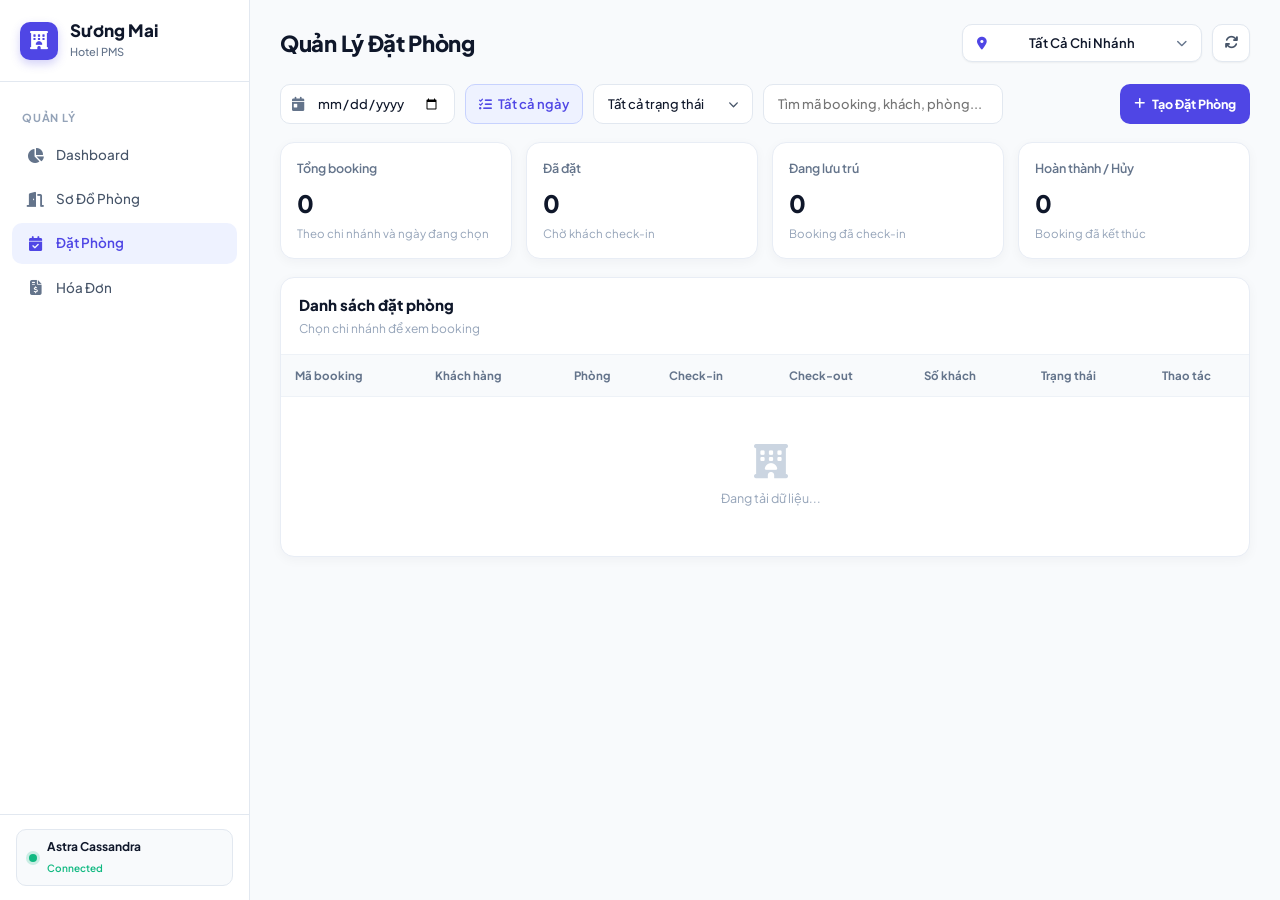
==== commit 9d1cbb59: "fix(rooms): add date-based room occupancy filter, fix room CRUD modals and sync booking status" ====
--- a/src/main/resources/static/bookings.html
+++ b/src/main/resources/static/bookings.html
@@ -43,17 +43,68 @@
             height: 40px;
             border: 1px solid #e2e8f0;
             border-radius: 10px;
-            padding: 0 12px;
-            background: #fff;
-            color: #1e293b;
+            padding: 0 14px;
+            background: #ffffff;
+            color: #0f172a;
             font-family: inherit;
             font-size: 13px;
+            font-weight: 500;
             outline: none;
+            transition: all 0.2s ease;
         }
 
         .booking-control:focus {
             border-color: #6366f1;
-            box-shadow: 0 0 0 3px rgba(99, 102, 241, .10);
+            box-shadow: 0 0 0 3px rgba(99, 102, 241, .12);
+        }
+
+        select.booking-control {
+            appearance: none;
+            -webkit-appearance: none;
+            -moz-appearance: none;
+            background-color: #ffffff;
+            background-image: url("data:image/svg+xml,%3Csvg xmlns='http://www.w3.org/2000/svg' fill='none' viewBox='0 0 24 24' stroke='%23475569' stroke-width='2.5'%3E%3Cpath stroke-linecap='round' stroke-linejoin='round' d='M19 9l-7 7-7-7'%3E%3C/path%3E%3C/svg%3E");
+            background-repeat: no-repeat;
+            background-position: right 12px center;
+            background-size: 13px;
+            padding-right: 34px;
+            cursor: pointer;
+            min-width: 160px;
+        }
+
+        select.booking-control option {
+            background-color: #ffffff !important;
+            color: #0f172a !important;
+            padding: 10px 14px;
+            font-size: 13px;
+            font-weight: 500;
+        }
+
+        .btn-all-dates {
+            background: #eef2ff;
+            color: #4f46e5;
+            border: 1px solid #c7d2fe;
+            border-radius: 10px;
+            font-weight: 600;
+            cursor: pointer;
+            display: inline-flex;
+            align-items: center;
+            gap: 6px;
+            padding: 0 13px;
+            height: 40px;
+            font-size: 13px;
+            transition: all 0.15s ease;
+            white-space: nowrap;
+        }
+
+        .btn-all-dates:hover {
+            background: #e0e7ff;
+            border-color: #a5b4fc;
+            color: #4338ca;
+        }
+
+        .btn-all-dates:active {
+            transform: scale(0.98);
         }
 
         .booking-search {
@@ -522,7 +573,7 @@
                 <div class="custom-dropdown-container" id="hotelDropdownContainer">
                     <button type="button" class="dropdown-trigger-btn" id="hotelDropdownBtn">
                         <i class="fa-solid fa-location-dot text-indigo"></i>
-                        <span id="selectedHotelLabel">Chọn Chi Nhánh</span>
+                        <span id="selectedHotelLabel">Tất Cả Chi Nhánh</span>
                         <i class="fa-solid fa-chevron-down chevron-icon"></i>
                     </button>
 
@@ -539,6 +590,9 @@
                 </button>
             </div>
         </header>
+
+        <!-- Hotel Information Banner (Bảng 'hotels' - Q1) -->
+        <div id="hotelInfoBanner" class="hotel-info-banner"></div>
 
         <section class="tab-pane active" style="display:block;">
 
@@ -551,8 +605,19 @@
                             type="date"
                             id="bookingDateFilter"
                             class="booking-control"
+                            title="Lọc theo ngày check-in cụ thể"
                         >
                     </div>
+
+                    <button
+                        type="button"
+                        id="btnAllBookings"
+                        class="btn-all-dates"
+                        title="Xem toàn bộ booking của khách sạn (tất cả các ngày)"
+                    >
+                        <i class="fa-solid fa-list-check"></i>
+                        <span>Tất cả ngày</span>
+                    </button>
 
                     <select id="bookingStatusFilter" class="booking-control">
                         <option value="ALL">Tất cả trạng thái</option>
--- a/src/main/resources/static/css/style.css
+++ b/src/main/resources/static/css/style.css
@@ -1508,3 +1508,473 @@
     .form-row { grid-template-columns: 1fr; }
     .chips-actions-right { margin-left: 0; width: 100%; justify-content: space-between; }
 }
+
+/* ============================================================
+   HOTEL INFORMATION BANNER & BRANCH DETAIL CARD
+   ============================================================ */
+.hotel-info-banner {
+    margin-bottom: 22px;
+}
+
+.branch-card {
+    background: #ffffff;
+    border: 1px solid var(--border-color);
+    border-radius: var(--radius-lg);
+    padding: 16px 22px;
+    box-shadow: var(--shadow-sm);
+    position: relative;
+    overflow: hidden;
+    transition: var(--transition);
+}
+
+.branch-card::before {
+    content: '';
+    position: absolute;
+    top: 0;
+    left: 0;
+    width: 4px;
+    height: 100%;
+    background: linear-gradient(180deg, #4f46e5 0%, #06b6d4 100%);
+}
+
+.branch-card:hover {
+    box-shadow: var(--shadow-md);
+    border-color: var(--border-hover);
+}
+
+.branch-title-row {
+    display: flex;
+    align-items: center;
+    gap: 10px;
+    flex-wrap: wrap;
+    margin-bottom: 6px;
+}
+
+.branch-code-badge {
+    background: #eef2ff;
+    color: #4f46e5;
+    border: 1px solid #c7d2fe;
+    font-size: 11px;
+    font-weight: 700;
+    padding: 2px 8px;
+    border-radius: 6px;
+    letter-spacing: 0.5px;
+}
+
+.branch-city-badge {
+    background: #f1f5f9;
+    color: #475569;
+    border: 1px solid #e2e8f0;
+    font-size: 12px;
+    font-weight: 600;
+    padding: 2px 10px;
+    border-radius: 20px;
+    display: inline-flex;
+    align-items: center;
+    gap: 5px;
+}
+
+.branch-badge-chain {
+    background: #fffbeb;
+    color: #b45309;
+    border: 1px solid #fde68a;
+    font-size: 12px;
+    font-weight: 700;
+    padding: 3px 10px;
+    border-radius: 20px;
+    display: inline-flex;
+    align-items: center;
+    gap: 6px;
+}
+
+.branch-stars {
+    display: inline-flex;
+    align-items: center;
+    gap: 3px;
+    color: #f59e0b;
+    font-size: 13px;
+}
+
+.branch-name {
+    font-size: 17.5px;
+    font-weight: 800;
+    color: var(--text-primary);
+    margin: 0 0 4px 0;
+    display: flex;
+    align-items: center;
+    gap: 10px;
+}
+
+.branch-tagline {
+    font-size: 13.5px;
+    color: var(--text-muted);
+    font-style: italic;
+    margin: 0 0 12px 0;
+}
+
+.branch-meta-row {
+    display: flex;
+    align-items: center;
+    gap: 20px;
+    flex-wrap: wrap;
+    padding-top: 12px;
+    border-top: 1px dashed var(--border-color);
+    font-size: 13px;
+    color: var(--text-secondary);
+}
+
+.branch-meta-row .meta-item {
+    display: inline-flex;
+    align-items: center;
+    gap: 7px;
+}
+
+.meta-item-amenities {
+    display: inline-flex;
+    align-items: center;
+    gap: 8px;
+    margin-left: auto;
+}
+
+.amenity-badge {
+    display: inline-flex;
+    align-items: center;
+    gap: 5px;
+    font-size: 12px;
+    font-weight: 600;
+    padding: 3px 10px;
+    border-radius: 20px;
+}
+
+.amenity-badge.pool-badge {
+    background: #ecfeff;
+    color: #0891b2;
+    border: 1px solid #a5f3fc;
+}
+
+.amenity-badge.spa-badge {
+    background: #fdf4ff;
+    color: #c026d3;
+    border: 1px solid #f5d0fe;
+}
+
+.amenity-badge.disabled {
+    background: #f8fafc;
+    color: #94a3b8;
+    border: 1px solid #e2e8f0;
+    opacity: 0.7;
+}
+
+@media (max-width: 900px) {
+    .meta-item-amenities {
+        margin-left: 0;
+        width: 100%;
+    }
+}
+
+/* ============================================================
+   ROOM DETAILS MODAL & CARD ENHANCEMENTS
+   ============================================================ */
+.room-card {
+    cursor: pointer;
+}
+
+.room-card:hover {
+    transform: translateY(-2px);
+    box-shadow: var(--shadow-md);
+}
+
+.room-card-meta-chips {
+    display: flex;
+    align-items: center;
+    gap: 8px;
+    font-size: 11.5px;
+    color: var(--text-muted);
+    margin-top: 5px;
+}
+
+.room-card-meta-chips span {
+    display: inline-flex;
+    align-items: center;
+    gap: 4px;
+    background: #f1f5f9;
+    padding: 2px 7px;
+    border-radius: 4px;
+    font-weight: 500;
+}
+
+.room-detail-grid {
+    display: grid;
+    grid-template-columns: repeat(2, 1fr);
+    gap: 12px;
+    margin-bottom: 12px;
+}
+
+.detail-item {
+    background: #f8fafc;
+    border: 1px solid var(--border-color);
+    border-radius: var(--radius-md);
+    padding: 12px 14px;
+}
+
+.detail-item-label {
+    font-size: 11.5px;
+    color: var(--text-muted);
+    margin-bottom: 4px;
+    display: flex;
+    align-items: center;
+    gap: 6px;
+    font-weight: 600;
+    text-transform: uppercase;
+    letter-spacing: 0.3px;
+}
+
+.detail-item-value {
+    font-size: 14.5px;
+    font-weight: 700;
+    color: var(--text-primary);
+}
+
+.detail-item.full-width {
+    grid-column: 1 / -1;
+}
+
+/* ============================================================
+   MODAL / POPUP DIALOG SYSTEM (Clean Light Theme)
+   ============================================================ */
+.modal-backdrop {
+    position: fixed;
+    top: 0;
+    left: 0;
+    width: 100vw;
+    height: 100vh;
+    background: rgba(15, 23, 42, 0.5);
+    backdrop-filter: blur(4px);
+    display: none;
+    align-items: center;
+    justify-content: center;
+    z-index: 9999;
+    padding: 20px;
+}
+
+.modal-backdrop.show {
+    display: flex !important;
+}
+
+.modal-dialog {
+    background: #ffffff;
+    border-radius: var(--radius-lg);
+    box-shadow: 0 25px 50px -12px rgba(15, 23, 42, 0.25);
+    width: 100%;
+    max-width: 650px;
+    max-height: 90vh;
+    display: flex;
+    flex-direction: column;
+    overflow: hidden;
+    animation: modalSlideUp 0.25s cubic-bezier(0.16, 1, 0.3, 1);
+}
+
+@keyframes modalSlideUp {
+    from {
+        transform: translateY(20px) scale(0.96);
+        opacity: 0;
+    }
+    to {
+        transform: translateY(0) scale(1);
+        opacity: 1;
+    }
+}
+
+.modal-header {
+    padding: 16px 22px;
+    border-bottom: 1px solid var(--border-color);
+    display: flex;
+    align-items: center;
+    justify-content: space-between;
+    background: #ffffff;
+}
+
+.modal-header h3 {
+    font-size: 16px;
+    font-weight: 800;
+    color: var(--text-primary);
+    margin: 0;
+    display: flex;
+    align-items: center;
+    gap: 8px;
+}
+
+.btn-close {
+    background: #f1f5f9;
+    border: none;
+    width: 32px;
+    height: 32px;
+    border-radius: 8px;
+    font-size: 18px;
+    color: var(--text-muted);
+    cursor: pointer;
+    display: flex;
+    align-items: center;
+    justify-content: center;
+    transition: var(--transition);
+}
+
+.btn-close:hover {
+    background: #e2e8f0;
+    color: var(--rose);
+}
+
+.modal-body {
+    padding: 20px 22px;
+    overflow-y: auto;
+    flex: 1;
+}
+
+.modal-footer {
+    padding: 14px 22px;
+    border-top: 1px solid var(--border-color);
+    display: flex;
+    align-items: center;
+    justify-content: flex-end;
+    gap: 10px;
+    background: #f8fafc;
+}
+
+.form-row {
+    display: grid;
+    grid-template-columns: repeat(2, 1fr);
+    gap: 14px;
+    margin-bottom: 14px;
+}
+
+.form-group {
+    display: flex;
+    flex-direction: column;
+    gap: 6px;
+    margin-bottom: 14px;
+}
+
+.form-group:last-child {
+    margin-bottom: 0;
+}
+
+.form-group label {
+    font-size: 12.5px;
+    font-weight: 700;
+    color: var(--text-secondary);
+}
+
+.form-control {
+    width: 100%;
+    height: 40px;
+    border: 1px solid var(--border-color);
+    border-radius: var(--radius-md);
+    padding: 0 14px;
+    background: #ffffff;
+    color: var(--text-primary);
+    font-size: 13.5px;
+    font-family: inherit;
+    outline: none;
+    transition: var(--transition);
+}
+
+textarea.form-control {
+    height: auto;
+    padding: 10px 14px;
+    resize: vertical;
+}
+
+.form-control:focus {
+    border-color: var(--indigo);
+    box-shadow: 0 0 0 3px rgba(79, 70, 229, 0.12);
+}
+
+/* Date Filter Box for PMS Room Map */
+.date-filter-box {
+    display: flex;
+    align-items: center;
+    gap: 8px;
+    background: #ffffff;
+    border: 1px solid var(--border-color);
+    border-radius: var(--radius-md);
+    padding: 0 10px;
+    height: 40px;
+    transition: var(--transition);
+}
+
+.date-filter-box:focus-within {
+    border-color: var(--indigo);
+    box-shadow: 0 0 0 3px rgba(79, 70, 229, 0.12);
+}
+
+.date-input {
+    border: none;
+    outline: none;
+    background: transparent;
+    font-family: inherit;
+    font-size: 13px;
+    font-weight: 600;
+    color: var(--text-primary);
+    cursor: pointer;
+}
+
+.btn-today-badge {
+    background: #eef2ff;
+    color: #4f46e5;
+    border: 1px solid #c7d2fe;
+    border-radius: 6px;
+    font-size: 11px;
+    font-weight: 700;
+    padding: 3px 8px;
+    cursor: pointer;
+    transition: var(--transition);
+}
+
+.btn-today-badge:hover {
+    background: #4f46e5;
+    color: #ffffff;
+}
+
+.room-card-guest-tag {
+    display: flex;
+    align-items: center;
+    gap: 6px;
+    margin-top: 6px;
+    padding: 4px 8px;
+    border-radius: 6px;
+    font-size: 11.5px;
+    font-weight: 600;
+    white-space: nowrap;
+    overflow: hidden;
+    text-overflow: ellipsis;
+}
+
+.room-card-guest-tag.occupied {
+    background: #fff1f2;
+    color: #e11d48;
+    border: 1px solid #fecdd3;
+}
+
+.room-card-guest-tag.booked {
+    background: #fffbeb;
+    color: #b45309;
+    border: 1px solid #fde68a;
+}
+
+.booking-info-box {
+    background: linear-gradient(135deg, #f8fafc 0%, #eef2ff 100%);
+    border: 1px solid #c7d2fe;
+    border-radius: var(--radius-md);
+    padding: 12px 16px;
+    margin-top: 10px;
+}
+
+.booking-info-header {
+    font-size: 13px;
+    font-weight: 800;
+    color: var(--indigo);
+    margin-bottom: 8px;
+    display: flex;
+    align-items: center;
+    gap: 6px;
+}
